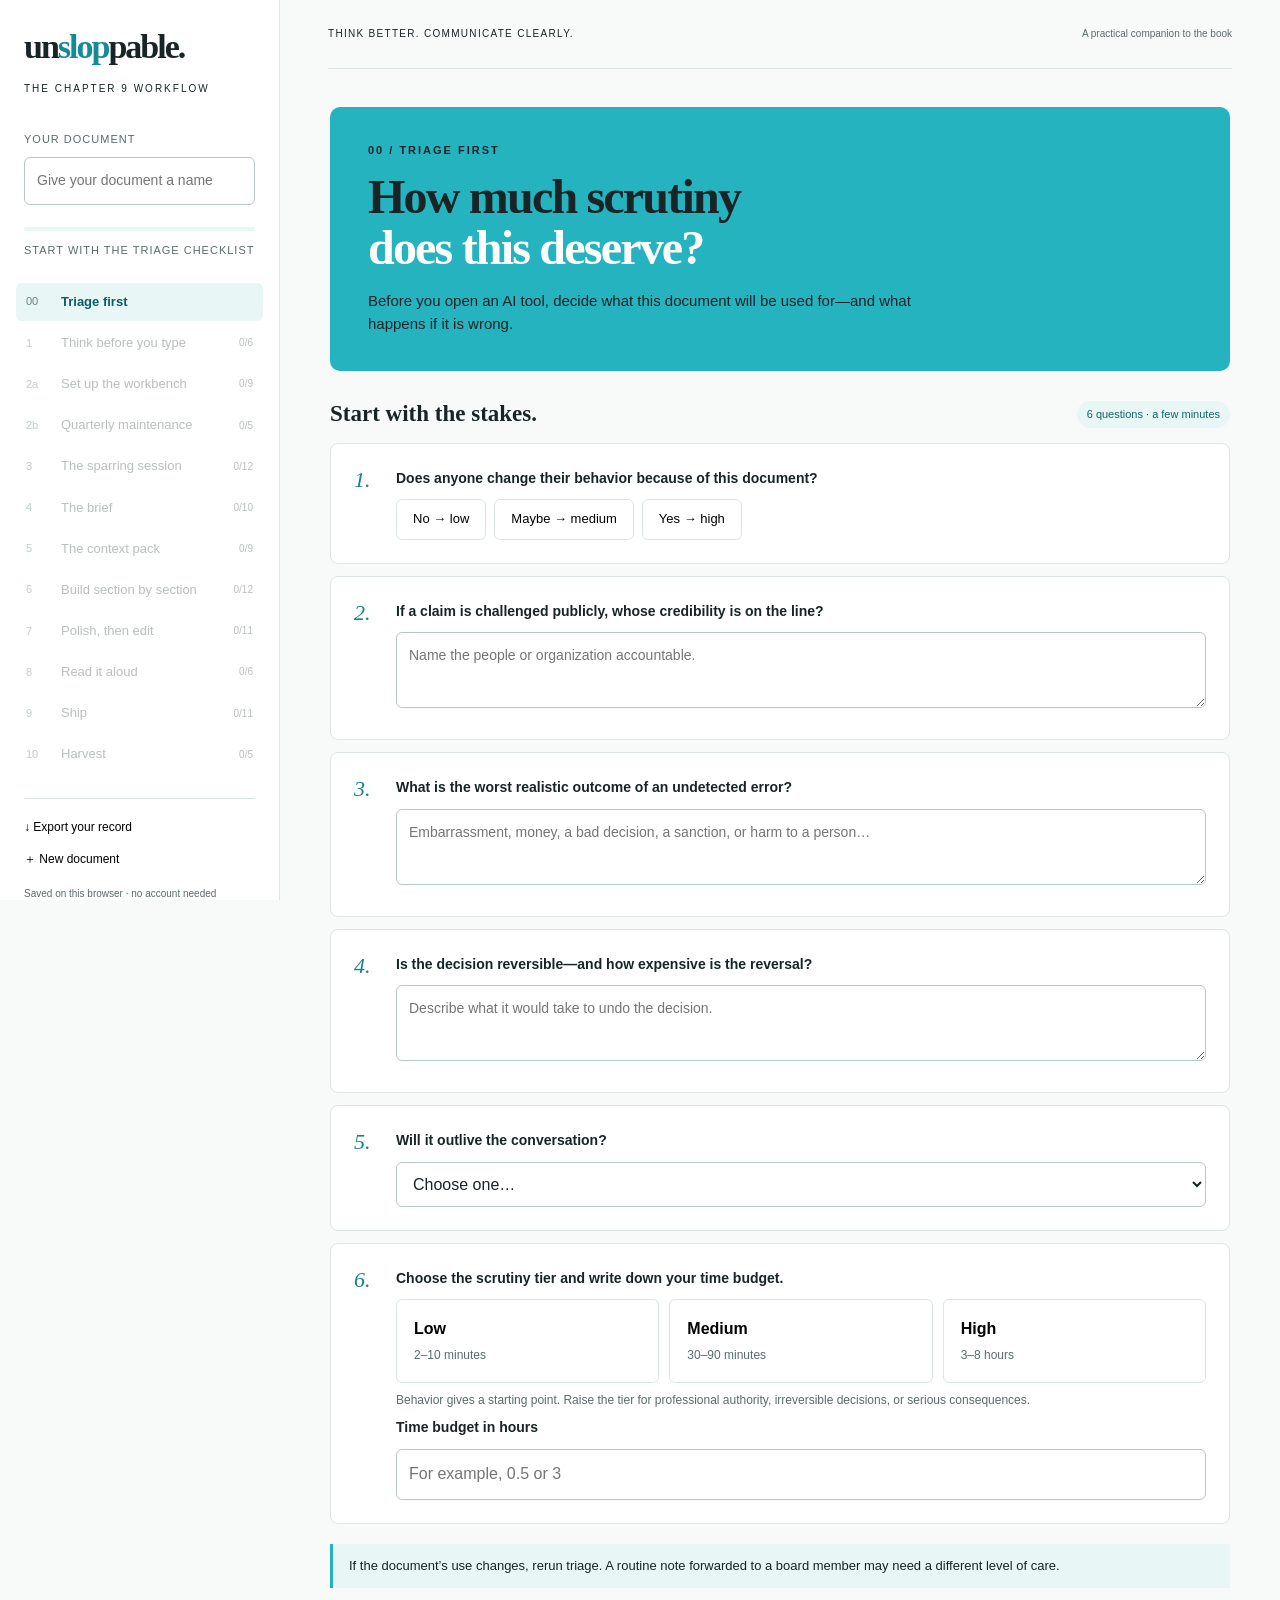
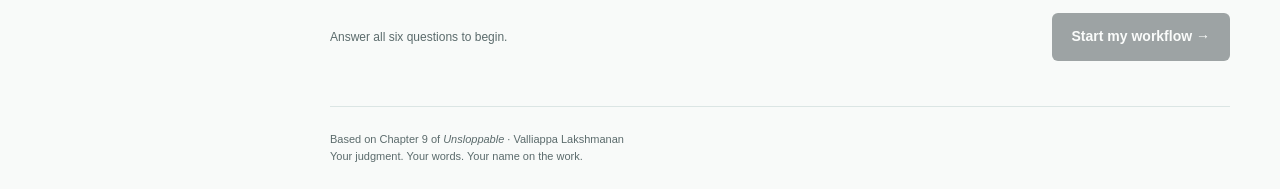
==== docs/workflow/index.html @ 29ad2801 "Add Chapter 9 workflow checklist app to GitHub Pages" ====
<!doctype html><html lang="en"><head><meta charset="utf-8"><meta name="viewport" content="width=device-width,initial-scale=1"><meta name="theme-color" content="#25b3bf"><link rel="canonical" href="https://unsloppable-book.com/workflow/"><meta name="description" content="The Unsloppable Chapter 9 checklist app: triage, review, verify, and sign off on your AI-assisted work."><link rel="icon" href="../assets/favicon.svg" type="image/svg+xml"><title>Unsloppable — The Workflow</title><link rel="stylesheet" href="style.css"></head><body><aside><a class="brand" href="../">un<span>slop</span>pable<span class="dot">.</span></a><p class="edition">THE CHAPTER 9 WORKFLOW</p><label class="small" for="project">YOUR DOCUMENT</label><input id="project" placeholder="Give your document a name"><div class="meter"><i id="meter"></i></div><p id="progress" class="small"></p><nav id="nav" aria-label="Workflow checklists"></nav><div class="side-bottom"><button id="export">↓ Export your record</button><button id="fresh">＋ New document</button><p id="save-status">Saved on this browser · no account needed</p></div></aside><main><header><span>THINK BETTER. COMMUNICATE CLEARLY.</span><span class="chapter">A practical companion to the book</span></header><div id="view"></div><footer>Based on Chapter 9 of <em>Unsloppable</em> · Valliappa Lakshmanan<br>Your judgment. Your words. Your name on the work.</footer></main><script src="data.js"></script><script src="app.js"></script></body></html>
---- docs/workflow/style.css ----
:root{--aqua:#25b3bf;--ink:#182426;--muted:#5b6b6c;--pale:#e8f6f5;--line:#dbe5e4}*{box-sizing:border-box}body{margin:0;color:var(--ink);background:#f8faf9;font:16px/1.55 -apple-system,BlinkMacSystemFont,"Segoe UI",sans-serif}button,input,select,textarea{font:inherit}button,a,input,textarea,select{outline-offset:4px}button{cursor:pointer}aside{position:fixed;width:280px;height:100vh;background:white;border-right:1px solid var(--line);padding:30px 24px;overflow:auto}.brand{font:900 34px/1 Georgia,serif;letter-spacing:-2px;color:var(--ink);text-decoration:none}.brand span{color:#168b95}.brand .dot{color:var(--ink)}.edition{font-size:10px;letter-spacing:2px;margin:15px 0 30px}.small{font-size:11px;letter-spacing:1px;color:var(--muted)}input,textarea,select{width:100%;padding:12px;border:1px solid #b6c8c7;background:white;border-radius:6px;color:var(--ink)}#project{margin-top:6px;font-size:14px}.meter{height:4px;background:var(--pale);margin-top:22px;border-radius:4px;overflow:hidden}.meter i{display:block;background:#158c96;height:100%;transition:width .2s}nav{display:grid;gap:3px;margin:24px -8px}nav button{border:0;background:transparent;text-align:left;border-radius:6px;padding:9px 10px;font-size:13px;color:#536061;display:flex;gap:12px;align-items:center}nav button b{font-size:11px;font-weight:500;min-width:23px;color:#638181}nav button.active{background:var(--pale);color:#075e65;font-weight:650}nav button:hover{background:#f0f6f5}nav button .count{margin-left:auto;font-size:10px}.side-bottom{border-top:1px solid var(--line);padding-top:12px}.side-bottom button{background:none;border:0;display:block;padding:7px 0;font-size:12px}.side-bottom p{font-size:10px;color:var(--muted)}main{margin-left:280px;padding:0 48px;max-width:1500px}header{display:flex;justify-content:space-between;border-bottom:1px solid var(--line);padding:26px 0;font-size:10px;letter-spacing:1.3px}.chapter{color:var(--muted);letter-spacing:0}#view{max-width:900px;margin:38px auto 0}.hero{background:var(--aqua);border-radius:10px;padding:35px 38px;position:relative;overflow:hidden}.eyebrow{font-size:11px;font-weight:700;letter-spacing:2px;margin:0 0 12px}.hero h1{font:700 48px/1.08 Georgia,serif;letter-spacing:-1.8px;margin:0 0 15px;max-width:650px}.hero p:last-child{max-width:590px;margin:0;font-size:15px}.hero .white{color:white}.intro{display:flex;justify-content:space-between;align-items:center;margin:30px 0 15px}.intro h2{font:700 23px Georgia,serif;margin:0}.badge{font-size:11px;padding:5px 10px;border-radius:30px;background:var(--pale);color:#12646b}.card{background:white;border:1px solid var(--line);border-radius:8px;padding:23px;margin-bottom:12px}.question{display:grid;grid-template-columns:30px 1fr;gap:12px}.number{font:italic 22px Georgia,serif;color:#16828b}.question label,.question .label{display:block;font-weight:600;font-size:14px;margin:1px 0 10px}.hint{font-size:12px;color:var(--muted);margin:8px 0}.choices{display:flex;gap:8px;flex-wrap:wrap}.choices button{background:white;border:1px solid var(--line);border-radius:6px;padding:9px 16px;font-size:13px}.choices button.selected{background:var(--ink);border-color:var(--ink);color:white}textarea{resize:vertical;min-height:76px;font-size:14px}.tiers{display:grid;grid-template-columns:repeat(3,1fr);gap:10px}.tier{background:white;border:1px solid var(--line);padding:17px;text-align:left;border-radius:6px}.tier strong,.tier span{display:block}.tier span{font-size:12px;color:var(--muted);margin-top:4px}.tier.selected{border:2px solid #14828b;background:var(--pale);padding:16px}.callout{border-left:3px solid var(--aqua);padding:12px 16px;background:var(--pale);font-size:13px;margin:20px 0}.actions{display:flex;justify-content:space-between;align-items:center;gap:12px;margin:25px 0}.primary,.secondary{border:0;border-radius:6px;padding:13px 20px;background:var(--ink);color:white;font-size:14px;font-weight:600}.secondary{background:white;border:1px solid var(--line);color:var(--ink)}button:disabled{opacity:.4;cursor:not-allowed}.check{display:flex;align-items:flex-start;gap:14px;padding:18px 0;border-bottom:1px solid var(--line);cursor:pointer}.check:last-child{border:0}.check input{width:20px;height:20px;flex-shrink:0;accent-color:#138893;margin:3px 0}.check span{font-size:15px}.check.done span{color:var(--muted)}.notes{margin-top:24px}.notes label{font-size:12px;font-weight:600;display:block;margin-bottom:8px}footer{max-width:900px;margin:45px auto 0;padding:24px 0;border-top:1px solid var(--line);font-size:11px;color:var(--muted)}.section-tools{display:flex;gap:8px;margin-top:20px}.section-tools select{flex:1}.section-tools button{white-space:nowrap}.sign label{display:block;margin:20px 0 7px;font-weight:600;font-size:14px}.success{color:#12646b;font-weight:600}@media(min-width:1500px){main{margin-right:auto}}@media(max-width:1000px){main{padding:0 25px}.chapter{display:none}.hero h1{font-size:40px}aside{width:245px;padding:25px 18px}main{margin-left:245px}}@media(max-width:700px){aside{position:relative;width:100%;height:auto;padding:22px}main{margin:0;padding:0 18px}.edition{margin:8px 0 15px}nav{display:flex;overflow:auto;margin:14px -5px;gap:4px}nav button{flex-shrink:0}nav button .count{display:none}.side-bottom{display:flex;align-items:center;gap:20px}.side-bottom p{margin-left:auto;max-width:110px}.meter{margin-top:12px}#progress{margin:5px 0}header{padding:20px 0}#view{margin-top:20px}.hero{padding:27px 24px}.hero h1{font-size:36px}.card{padding:18px}.tiers{grid-template-columns:1fr}.tier strong,.tier span{display:inline;margin-right:10px}.question{grid-template-columns:24px 1fr}.actions{flex-wrap:wrap}}@media print{aside,header,.actions,.section-tools,footer{display:none}main{margin:0;padding:0}.hero{background:white}.hero .white{color:black}}
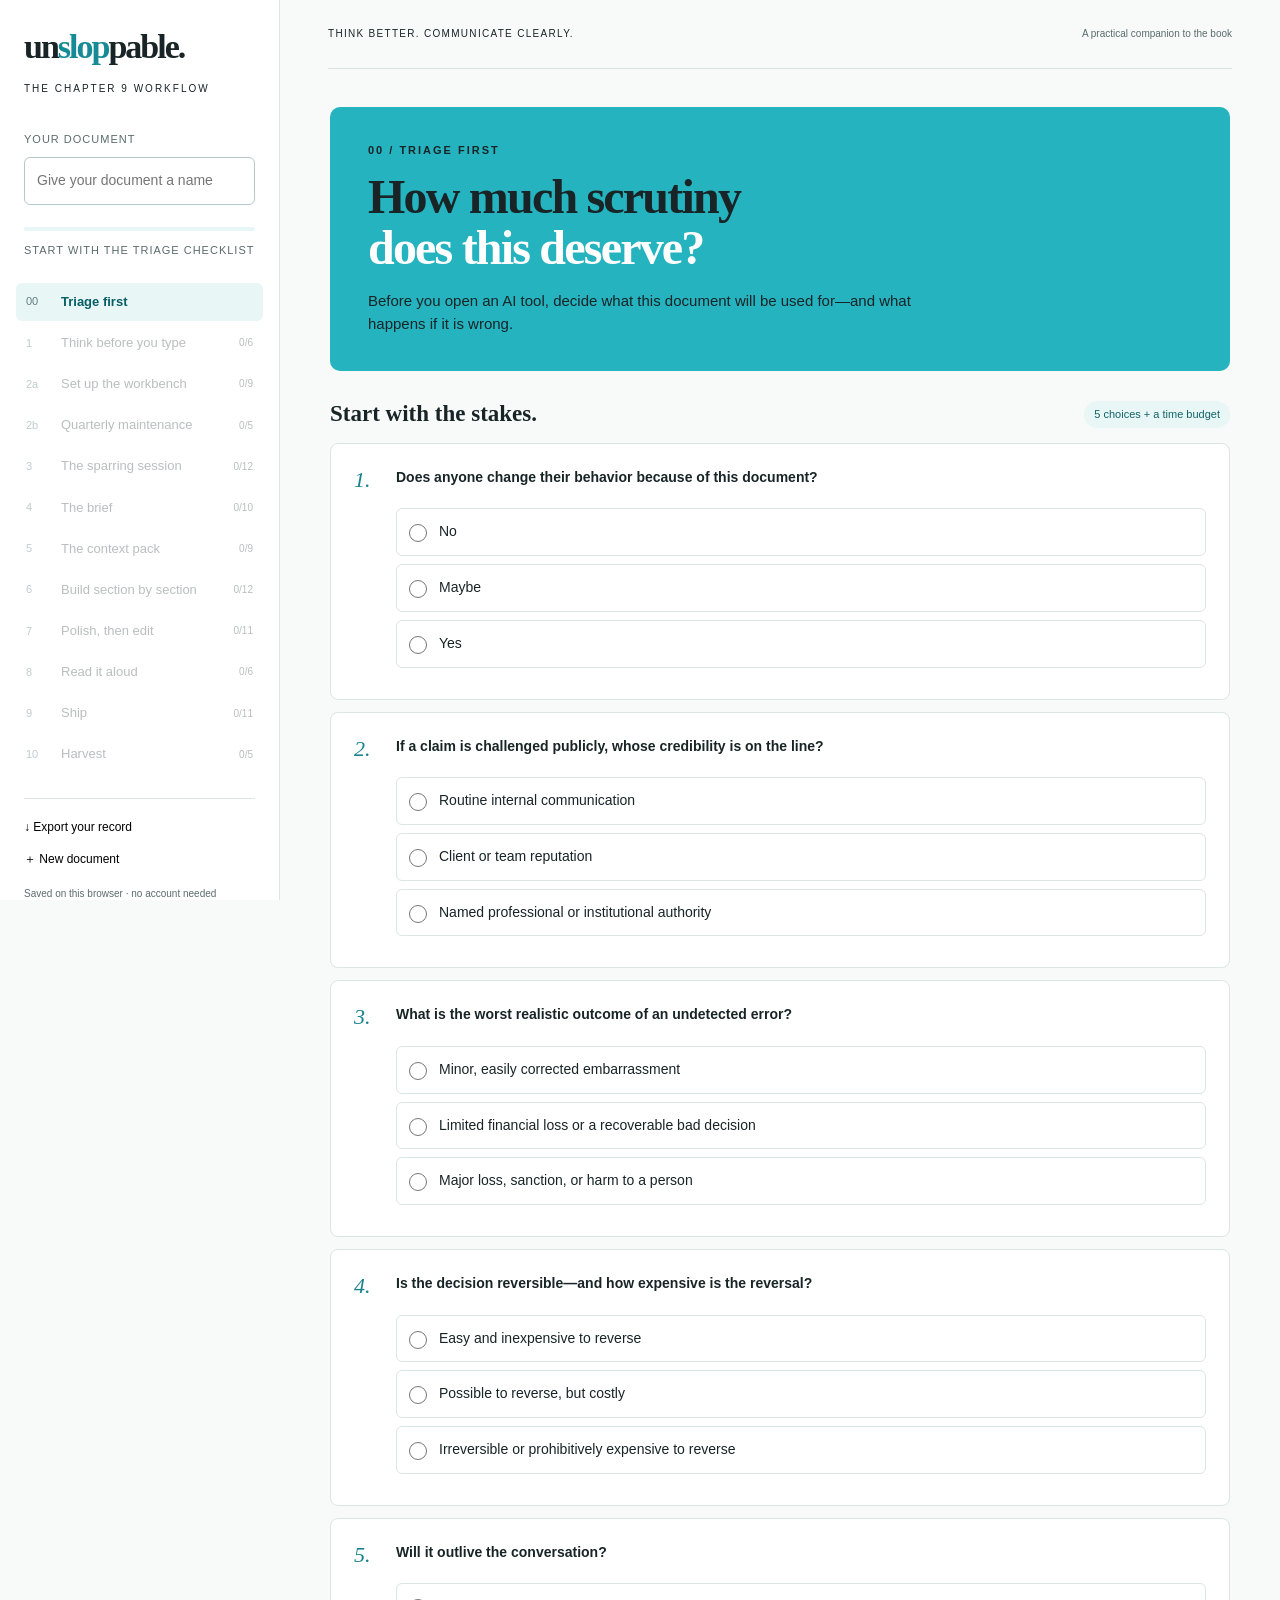
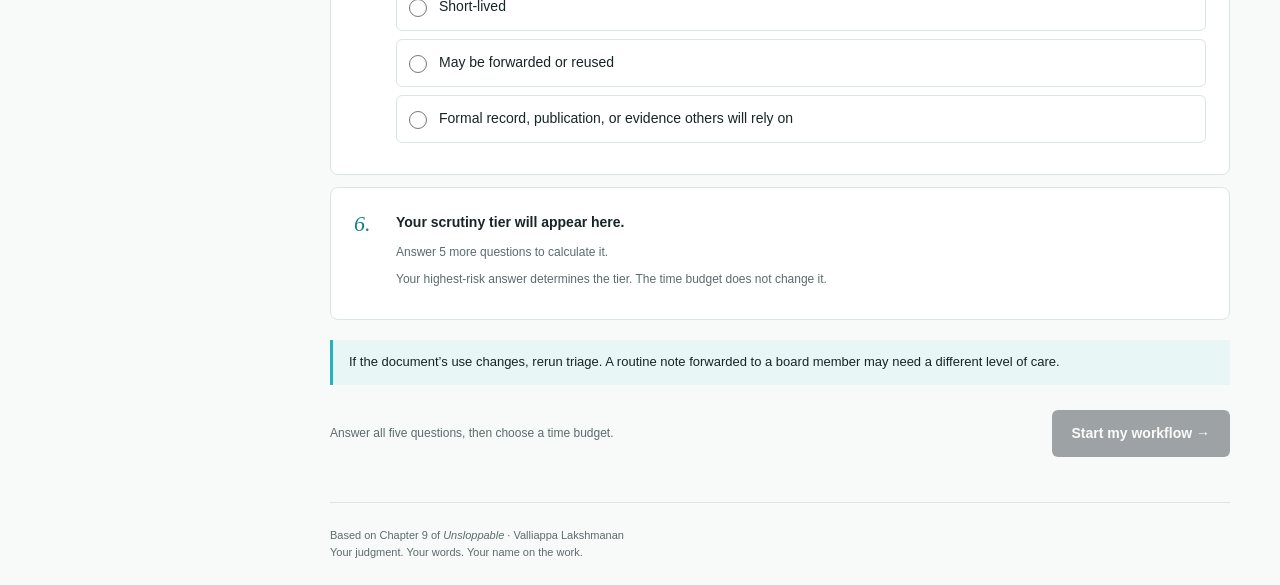
==== commit b5eba968: "Calculate scrutiny tier from multiple-choice triage" ====
--- a/docs/workflow/index.html
+++ b/docs/workflow/index.html
@@ -1 +1 @@
-<!doctype html><html lang="en"><head><meta charset="utf-8"><meta name="viewport" content="width=device-width,initial-scale=1"><meta name="theme-color" content="#25b3bf"><link rel="canonical" href="https://unsloppable-book.com/workflow/"><meta name="description" content="The Unsloppable Chapter 9 checklist app: triage, review, verify, and sign off on your AI-assisted work."><link rel="icon" href="../assets/favicon.svg" type="image/svg+xml"><title>Unsloppable — The Workflow</title><link rel="stylesheet" href="style.css"></head><body><aside><a class="brand" href="../">un<span>slop</span>pable<span class="dot">.</span></a><p class="edition">THE CHAPTER 9 WORKFLOW</p><label class="small" for="project">YOUR DOCUMENT</label><input id="project" placeholder="Give your document a name"><div class="meter"><i id="meter"></i></div><p id="progress" class="small"></p><nav id="nav" aria-label="Workflow checklists"></nav><div class="side-bottom"><button id="export">↓ Export your record</button><button id="fresh">＋ New document</button><p id="save-status">Saved on this browser · no account needed</p></div></aside><main><header><span>THINK BETTER. COMMUNICATE CLEARLY.</span><span class="chapter">A practical companion to the book</span></header><div id="view"></div><footer>Based on Chapter 9 of <em>Unsloppable</em> · Valliappa Lakshmanan<br>Your judgment. Your words. Your name on the work.</footer></main><script src="data.js"></script><script src="app.js"></script></body></html>
+<!doctype html><html lang="en"><head><meta charset="utf-8"><meta name="viewport" content="width=device-width,initial-scale=1"><meta name="theme-color" content="#25b3bf"><link rel="canonical" href="https://unsloppable-book.com/workflow/"><meta name="description" content="The Unsloppable Chapter 9 checklist app: triage, review, verify, and sign off on your AI-assisted work."><link rel="icon" href="../assets/favicon.svg" type="image/svg+xml"><title>Unsloppable — The Workflow</title><link rel="stylesheet" href="style.css"></head><body><aside><a class="brand" href="../">un<span>slop</span>pable<span class="dot">.</span></a><p class="edition">THE CHAPTER 9 WORKFLOW</p><label class="small" for="project">YOUR DOCUMENT</label><input id="project" placeholder="Give your document a name"><div class="meter"><i id="meter"></i></div><p id="progress" class="small"></p><nav id="nav" aria-label="Workflow checklists"></nav><div class="side-bottom"><button id="export">↓ Export your record</button><button id="fresh">＋ New document</button><p id="save-status">Saved on this browser · no account needed</p></div></aside><main><header><span>THINK BETTER. COMMUNICATE CLEARLY.</span><span class="chapter">A practical companion to the book</span></header><div id="view"></div><footer>Based on Chapter 9 of <em>Unsloppable</em> · Valliappa Lakshmanan<br>Your judgment. Your words. Your name on the work.</footer></main><script src="data.js"></script><script src="triage.js"></script><script src="app.js"></script></body></html>
--- a/docs/workflow/style.css
+++ b/docs/workflow/style.css
@@ -1 +1,2 @@
 :root{--aqua:#25b3bf;--ink:#182426;--muted:#5b6b6c;--pale:#e8f6f5;--line:#dbe5e4}*{box-sizing:border-box}body{margin:0;color:var(--ink);background:#f8faf9;font:16px/1.55 -apple-system,BlinkMacSystemFont,"Segoe UI",sans-serif}button,input,select,textarea{font:inherit}button,a,input,textarea,select{outline-offset:4px}button{cursor:pointer}aside{position:fixed;width:280px;height:100vh;background:white;border-right:1px solid var(--line);padding:30px 24px;overflow:auto}.brand{font:900 34px/1 Georgia,serif;letter-spacing:-2px;color:var(--ink);text-decoration:none}.brand span{color:#168b95}.brand .dot{color:var(--ink)}.edition{font-size:10px;letter-spacing:2px;margin:15px 0 30px}.small{font-size:11px;letter-spacing:1px;color:var(--muted)}input,textarea,select{width:100%;padding:12px;border:1px solid #b6c8c7;background:white;border-radius:6px;color:var(--ink)}#project{margin-top:6px;font-size:14px}.meter{height:4px;background:var(--pale);margin-top:22px;border-radius:4px;overflow:hidden}.meter i{display:block;background:#158c96;height:100%;transition:width .2s}nav{display:grid;gap:3px;margin:24px -8px}nav button{border:0;background:transparent;text-align:left;border-radius:6px;padding:9px 10px;font-size:13px;color:#536061;display:flex;gap:12px;align-items:center}nav button b{font-size:11px;font-weight:500;min-width:23px;color:#638181}nav button.active{background:var(--pale);color:#075e65;font-weight:650}nav button:hover{background:#f0f6f5}nav button .count{margin-left:auto;font-size:10px}.side-bottom{border-top:1px solid var(--line);padding-top:12px}.side-bottom button{background:none;border:0;display:block;padding:7px 0;font-size:12px}.side-bottom p{font-size:10px;color:var(--muted)}main{margin-left:280px;padding:0 48px;max-width:1500px}header{display:flex;justify-content:space-between;border-bottom:1px solid var(--line);padding:26px 0;font-size:10px;letter-spacing:1.3px}.chapter{color:var(--muted);letter-spacing:0}#view{max-width:900px;margin:38px auto 0}.hero{background:var(--aqua);border-radius:10px;padding:35px 38px;position:relative;overflow:hidden}.eyebrow{font-size:11px;font-weight:700;letter-spacing:2px;margin:0 0 12px}.hero h1{font:700 48px/1.08 Georgia,serif;letter-spacing:-1.8px;margin:0 0 15px;max-width:650px}.hero p:last-child{max-width:590px;margin:0;font-size:15px}.hero .white{color:white}.intro{display:flex;justify-content:space-between;align-items:center;margin:30px 0 15px}.intro h2{font:700 23px Georgia,serif;margin:0}.badge{font-size:11px;padding:5px 10px;border-radius:30px;background:var(--pale);color:#12646b}.card{background:white;border:1px solid var(--line);border-radius:8px;padding:23px;margin-bottom:12px}.question{display:grid;grid-template-columns:30px 1fr;gap:12px}.number{font:italic 22px Georgia,serif;color:#16828b}.question label,.question .label{display:block;font-weight:600;font-size:14px;margin:1px 0 10px}.hint{font-size:12px;color:var(--muted);margin:8px 0}.choices{display:flex;gap:8px;flex-wrap:wrap}.choices button{background:white;border:1px solid var(--line);border-radius:6px;padding:9px 16px;font-size:13px}.choices button.selected{background:var(--ink);border-color:var(--ink);color:white}textarea{resize:vertical;min-height:76px;font-size:14px}.tiers{display:grid;grid-template-columns:repeat(3,1fr);gap:10px}.tier{background:white;border:1px solid var(--line);padding:17px;text-align:left;border-radius:6px}.tier strong,.tier span{display:block}.tier span{font-size:12px;color:var(--muted);margin-top:4px}.tier.selected{border:2px solid #14828b;background:var(--pale);padding:16px}.callout{border-left:3px solid var(--aqua);padding:12px 16px;background:var(--pale);font-size:13px;margin:20px 0}.actions{display:flex;justify-content:space-between;align-items:center;gap:12px;margin:25px 0}.primary,.secondary{border:0;border-radius:6px;padding:13px 20px;background:var(--ink);color:white;font-size:14px;font-weight:600}.secondary{background:white;border:1px solid var(--line);color:var(--ink)}button:disabled{opacity:.4;cursor:not-allowed}.check{display:flex;align-items:flex-start;gap:14px;padding:18px 0;border-bottom:1px solid var(--line);cursor:pointer}.check:last-child{border:0}.check input{width:20px;height:20px;flex-shrink:0;accent-color:#138893;margin:3px 0}.check span{font-size:15px}.check.done span{color:var(--muted)}.notes{margin-top:24px}.notes label{font-size:12px;font-weight:600;display:block;margin-bottom:8px}footer{max-width:900px;margin:45px auto 0;padding:24px 0;border-top:1px solid var(--line);font-size:11px;color:var(--muted)}.section-tools{display:flex;gap:8px;margin-top:20px}.section-tools select{flex:1}.section-tools button{white-space:nowrap}.sign label{display:block;margin:20px 0 7px;font-weight:600;font-size:14px}.success{color:#12646b;font-weight:600}@media(min-width:1500px){main{margin-right:auto}}@media(max-width:1000px){main{padding:0 25px}.chapter{display:none}.hero h1{font-size:40px}aside{width:245px;padding:25px 18px}main{margin-left:245px}}@media(max-width:700px){aside{position:relative;width:100%;height:auto;padding:22px}main{margin:0;padding:0 18px}.edition{margin:8px 0 15px}nav{display:flex;overflow:auto;margin:14px -5px;gap:4px}nav button{flex-shrink:0}nav button .count{display:none}.side-bottom{display:flex;align-items:center;gap:20px}.side-bottom p{margin-left:auto;max-width:110px}.meter{margin-top:12px}#progress{margin:5px 0}header{padding:20px 0}#view{margin-top:20px}.hero{padding:27px 24px}.hero h1{font-size:36px}.card{padding:18px}.tiers{grid-template-columns:1fr}.tier strong,.tier span{display:inline;margin-right:10px}.question{grid-template-columns:24px 1fr}.actions{flex-wrap:wrap}}@media print{aside,header,.actions,.section-tools,footer{display:none}main{margin:0;padding:0}.hero{background:white}.hero .white{color:black}}
+.triage-options,.budget-options{border:0;padding:0;margin:0;min-width:0}.triage-options legend,.budget-options legend{font-size:14px;font-weight:600;padding:0;margin-bottom:12px}.question .radio-choice{display:flex;align-items:flex-start;gap:12px;border:1px solid var(--line);border-radius:6px;padding:12px;margin:8px 0;cursor:pointer;font-weight:400}.radio-choice:has(input:checked){background:var(--pale);border-color:#14828b}.radio-choice input{width:18px;height:18px;flex-shrink:0;margin:3px 0 0;accent-color:#138893}.radio-choice span{font-size:14px}.tier-heading{font:700 27px Georgia,serif;margin:0 0 10px}.budget-options{margin-top:20px}
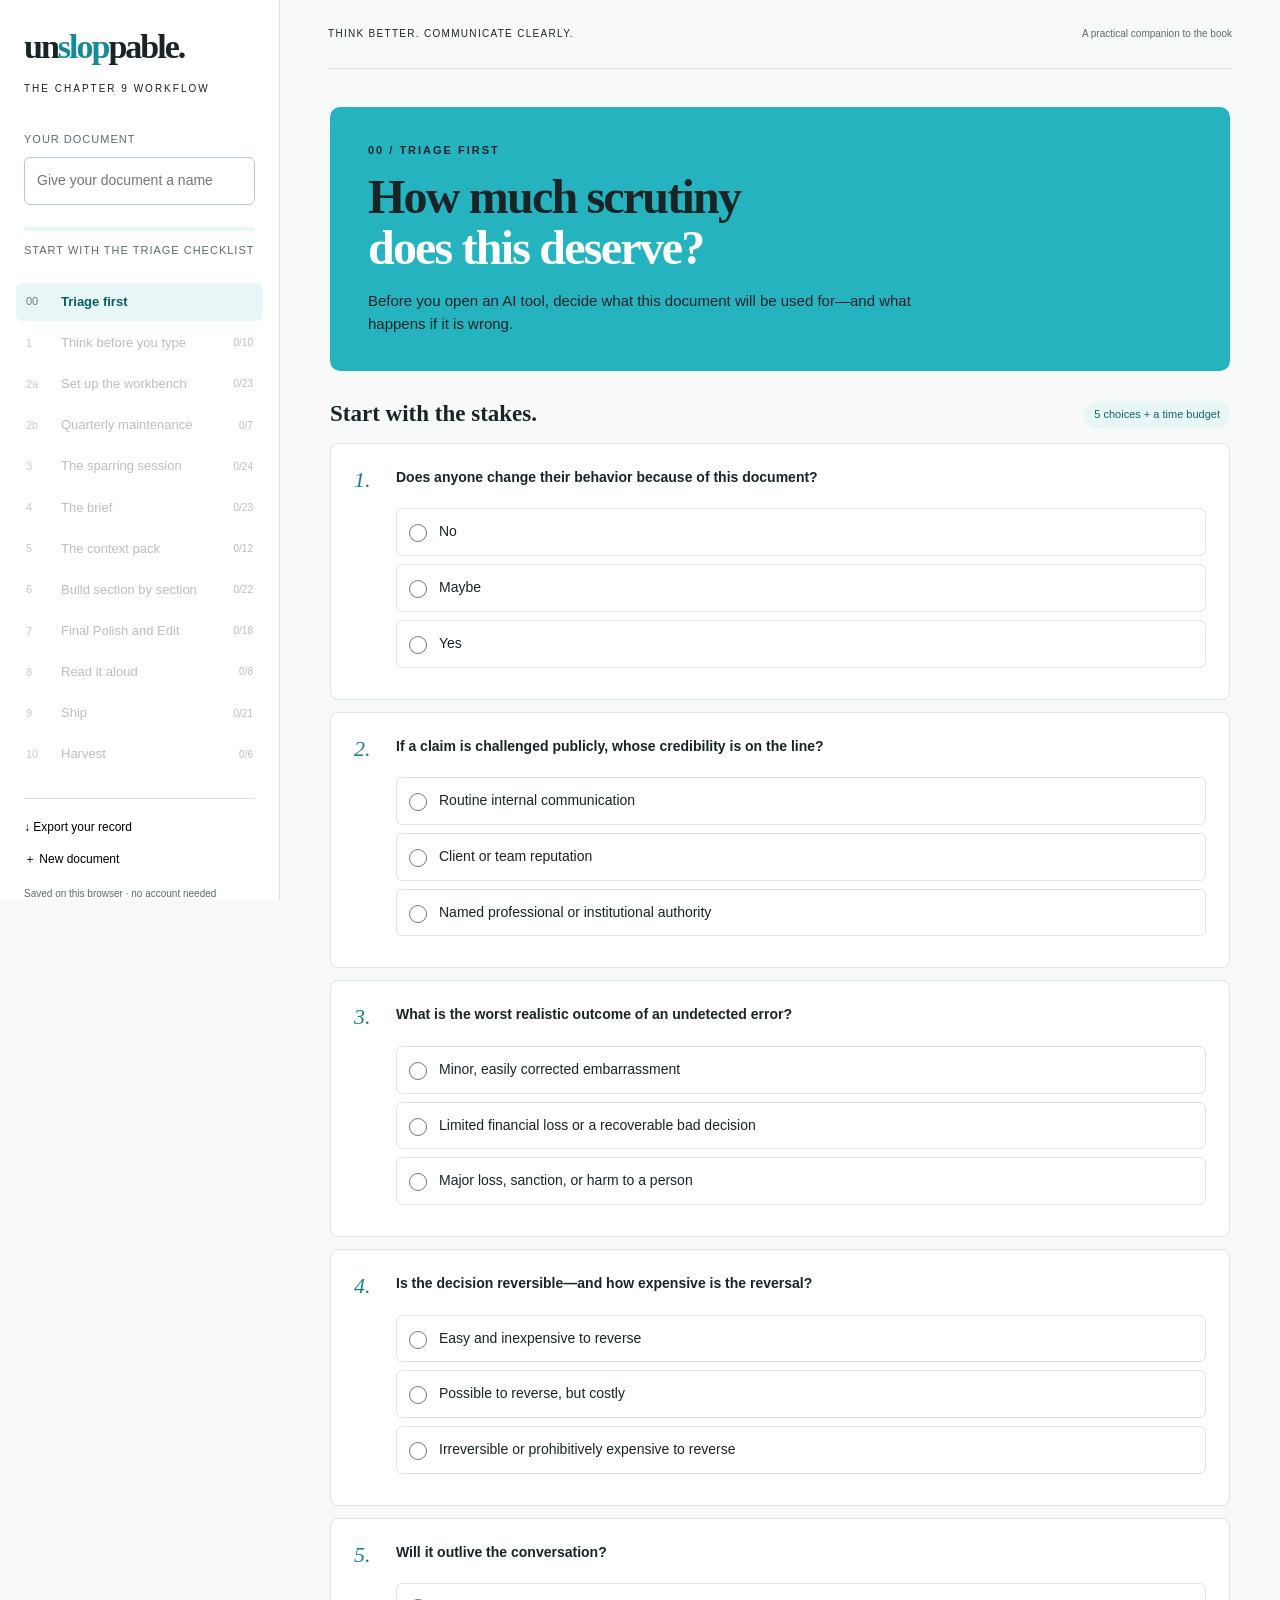
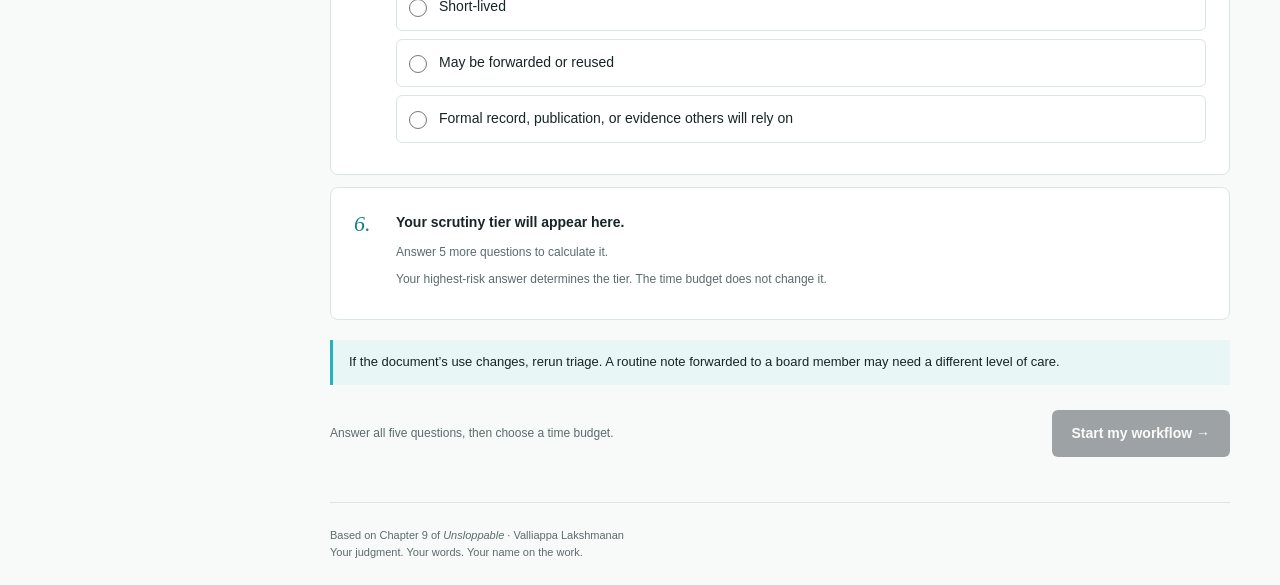
==== commit 1b32c3dd: "Refine checklist groups, writing spaces, and revision loop" ====
--- a/docs/workflow/index.html
+++ b/docs/workflow/index.html
@@ -1 +1 @@
-<!doctype html><html lang="en"><head><meta charset="utf-8"><meta name="viewport" content="width=device-width,initial-scale=1"><meta name="theme-color" content="#25b3bf"><link rel="canonical" href="https://unsloppable-book.com/workflow/"><meta name="description" content="The Unsloppable Chapter 9 checklist app: triage, review, verify, and sign off on your AI-assisted work."><link rel="icon" href="../assets/favicon.svg" type="image/svg+xml"><title>Unsloppable — The Workflow</title><link rel="stylesheet" href="style.css"></head><body><aside><a class="brand" href="../">un<span>slop</span>pable<span class="dot">.</span></a><p class="edition">THE CHAPTER 9 WORKFLOW</p><label class="small" for="project">YOUR DOCUMENT</label><input id="project" placeholder="Give your document a name"><div class="meter"><i id="meter"></i></div><p id="progress" class="small"></p><nav id="nav" aria-label="Workflow checklists"></nav><div class="side-bottom"><button id="export">↓ Export your record</button><button id="fresh">＋ New document</button><p id="save-status">Saved on this browser · no account needed</p></div></aside><main><header><span>THINK BETTER. COMMUNICATE CLEARLY.</span><span class="chapter">A practical companion to the book</span></header><div id="view"></div><footer>Based on Chapter 9 of <em>Unsloppable</em> · Valliappa Lakshmanan<br>Your judgment. Your words. Your name on the work.</footer></main><script src="data.js"></script><script src="triage.js"></script><script src="app.js"></script></body></html>
+<!doctype html><html lang="en"><head><meta charset="utf-8"><meta name="viewport" content="width=device-width,initial-scale=1"><meta name="theme-color" content="#25b3bf"><link rel="canonical" href="https://unsloppable-book.com/workflow/"><meta name="description" content="The Unsloppable Chapter 9 checklist app: triage, review, verify, and sign off on your AI-assisted work."><link rel="icon" href="../assets/favicon.svg" type="image/svg+xml"><title>Unsloppable — The Workflow</title><link rel="stylesheet" href="style.css?v=5-release1"></head><body><aside><a class="brand" href="../">un<span>slop</span>pable<span class="dot">.</span></a><p class="edition">THE CHAPTER 9 WORKFLOW</p><label class="small" for="project">YOUR DOCUMENT</label><input id="project" placeholder="Give your document a name"><div class="meter"><i id="meter"></i></div><p id="progress" class="small"></p><nav id="nav" aria-label="Workflow checklists"></nav><div class="side-bottom"><button id="export">↓ Export your record</button><button id="fresh">＋ New document</button><p id="save-status">Saved on this browser · no account needed</p></div></aside><main><header><span>THINK BETTER. COMMUNICATE CLEARLY.</span><span class="chapter">A practical companion to the book</span></header><div id="view"></div><footer>Based on Chapter 9 of <em>Unsloppable</em> · Valliappa Lakshmanan<br>Your judgment. Your words. Your name on the work.</footer></main><script src="data.js?v=5-release1"></script><script src="triage.js?v=5-release1"></script><script src="checklist-state.js?v=5-release1"></script><script src="app.js?v=5-release1"></script></body></html>
--- a/docs/workflow/style.css
+++ b/docs/workflow/style.css
@@ -1,2 +1,6 @@
 :root{--aqua:#25b3bf;--ink:#182426;--muted:#5b6b6c;--pale:#e8f6f5;--line:#dbe5e4}*{box-sizing:border-box}body{margin:0;color:var(--ink);background:#f8faf9;font:16px/1.55 -apple-system,BlinkMacSystemFont,"Segoe UI",sans-serif}button,input,select,textarea{font:inherit}button,a,input,textarea,select{outline-offset:4px}button{cursor:pointer}aside{position:fixed;width:280px;height:100vh;background:white;border-right:1px solid var(--line);padding:30px 24px;overflow:auto}.brand{font:900 34px/1 Georgia,serif;letter-spacing:-2px;color:var(--ink);text-decoration:none}.brand span{color:#168b95}.brand .dot{color:var(--ink)}.edition{font-size:10px;letter-spacing:2px;margin:15px 0 30px}.small{font-size:11px;letter-spacing:1px;color:var(--muted)}input,textarea,select{width:100%;padding:12px;border:1px solid #b6c8c7;background:white;border-radius:6px;color:var(--ink)}#project{margin-top:6px;font-size:14px}.meter{height:4px;background:var(--pale);margin-top:22px;border-radius:4px;overflow:hidden}.meter i{display:block;background:#158c96;height:100%;transition:width .2s}nav{display:grid;gap:3px;margin:24px -8px}nav button{border:0;background:transparent;text-align:left;border-radius:6px;padding:9px 10px;font-size:13px;color:#536061;display:flex;gap:12px;align-items:center}nav button b{font-size:11px;font-weight:500;min-width:23px;color:#638181}nav button.active{background:var(--pale);color:#075e65;font-weight:650}nav button:hover{background:#f0f6f5}nav button .count{margin-left:auto;font-size:10px}.side-bottom{border-top:1px solid var(--line);padding-top:12px}.side-bottom button{background:none;border:0;display:block;padding:7px 0;font-size:12px}.side-bottom p{font-size:10px;color:var(--muted)}main{margin-left:280px;padding:0 48px;max-width:1500px}header{display:flex;justify-content:space-between;border-bottom:1px solid var(--line);padding:26px 0;font-size:10px;letter-spacing:1.3px}.chapter{color:var(--muted);letter-spacing:0}#view{max-width:900px;margin:38px auto 0}.hero{background:var(--aqua);border-radius:10px;padding:35px 38px;position:relative;overflow:hidden}.eyebrow{font-size:11px;font-weight:700;letter-spacing:2px;margin:0 0 12px}.hero h1{font:700 48px/1.08 Georgia,serif;letter-spacing:-1.8px;margin:0 0 15px;max-width:650px}.hero p:last-child{max-width:590px;margin:0;font-size:15px}.hero .white{color:white}.intro{display:flex;justify-content:space-between;align-items:center;margin:30px 0 15px}.intro h2{font:700 23px Georgia,serif;margin:0}.badge{font-size:11px;padding:5px 10px;border-radius:30px;background:var(--pale);color:#12646b}.card{background:white;border:1px solid var(--line);border-radius:8px;padding:23px;margin-bottom:12px}.question{display:grid;grid-template-columns:30px 1fr;gap:12px}.number{font:italic 22px Georgia,serif;color:#16828b}.question label,.question .label{display:block;font-weight:600;font-size:14px;margin:1px 0 10px}.hint{font-size:12px;color:var(--muted);margin:8px 0}.choices{display:flex;gap:8px;flex-wrap:wrap}.choices button{background:white;border:1px solid var(--line);border-radius:6px;padding:9px 16px;font-size:13px}.choices button.selected{background:var(--ink);border-color:var(--ink);color:white}textarea{resize:vertical;min-height:76px;font-size:14px}.tiers{display:grid;grid-template-columns:repeat(3,1fr);gap:10px}.tier{background:white;border:1px solid var(--line);padding:17px;text-align:left;border-radius:6px}.tier strong,.tier span{display:block}.tier span{font-size:12px;color:var(--muted);margin-top:4px}.tier.selected{border:2px solid #14828b;background:var(--pale);padding:16px}.callout{border-left:3px solid var(--aqua);padding:12px 16px;background:var(--pale);font-size:13px;margin:20px 0}.actions{display:flex;justify-content:space-between;align-items:center;gap:12px;margin:25px 0}.primary,.secondary{border:0;border-radius:6px;padding:13px 20px;background:var(--ink);color:white;font-size:14px;font-weight:600}.secondary{background:white;border:1px solid var(--line);color:var(--ink)}button:disabled{opacity:.4;cursor:not-allowed}.check{display:flex;align-items:flex-start;gap:14px;padding:18px 0;border-bottom:1px solid var(--line);cursor:pointer}.check:last-child{border:0}.check input{width:20px;height:20px;flex-shrink:0;accent-color:#138893;margin:3px 0}.check span{font-size:15px}.check.done span{color:var(--muted)}.notes{margin-top:24px}.notes label{font-size:12px;font-weight:600;display:block;margin-bottom:8px}footer{max-width:900px;margin:45px auto 0;padding:24px 0;border-top:1px solid var(--line);font-size:11px;color:var(--muted)}.section-tools{display:flex;gap:8px;margin-top:20px}.section-tools select{flex:1}.section-tools button{white-space:nowrap}.sign label{display:block;margin:20px 0 7px;font-weight:600;font-size:14px}.success{color:#12646b;font-weight:600}@media(min-width:1500px){main{margin-right:auto}}@media(max-width:1000px){main{padding:0 25px}.chapter{display:none}.hero h1{font-size:40px}aside{width:245px;padding:25px 18px}main{margin-left:245px}}@media(max-width:700px){aside{position:relative;width:100%;height:auto;padding:22px}main{margin:0;padding:0 18px}.edition{margin:8px 0 15px}nav{display:flex;overflow:auto;margin:14px -5px;gap:4px}nav button{flex-shrink:0}nav button .count{display:none}.side-bottom{display:flex;align-items:center;gap:20px}.side-bottom p{margin-left:auto;max-width:110px}.meter{margin-top:12px}#progress{margin:5px 0}header{padding:20px 0}#view{margin-top:20px}.hero{padding:27px 24px}.hero h1{font-size:36px}.card{padding:18px}.tiers{grid-template-columns:1fr}.tier strong,.tier span{display:inline;margin-right:10px}.question{grid-template-columns:24px 1fr}.actions{flex-wrap:wrap}}@media print{aside,header,.actions,.section-tools,footer{display:none}main{margin:0;padding:0}.hero{background:white}.hero .white{color:black}}
 .triage-options,.budget-options{border:0;padding:0;margin:0;min-width:0}.triage-options legend,.budget-options legend{font-size:14px;font-weight:600;padding:0;margin-bottom:12px}.question .radio-choice{display:flex;align-items:flex-start;gap:12px;border:1px solid var(--line);border-radius:6px;padding:12px;margin:8px 0;cursor:pointer;font-weight:400}.radio-choice:has(input:checked){background:var(--pale);border-color:#14828b}.radio-choice input{width:18px;height:18px;flex-shrink:0;margin:3px 0 0;accent-color:#138893}.radio-choice span{font-size:14px}.tier-heading{font:700 27px Georgia,serif;margin:0 0 10px}.budget-options{margin-top:20px}
+.check-group{border:1px solid var(--line);border-radius:8px;background:#f8fcfb;padding:4px 18px 12px;margin:4px 0 18px;min-width:0}.check-group legend{font-size:16px;font-weight:650;padding:0 8px}.check-group legend .badge{display:inline-block;margin-left:10px;font-weight:400}.check-group .check:last-child{border-bottom:0}
+.loop-actions{display:flex;align-items:center;gap:16px;padding-top:16px;border-top:1px solid var(--line)}.loop-actions button{flex-shrink:0}.loop-actions .hint{margin:0}@media(max-width:700px){.loop-actions{align-items:flex-start;flex-direction:column;gap:8px}}
+.signoff-pair{margin-top:20px}.signoff-pair>label:first-child{margin-top:0}.sign .check{display:flex;align-items:flex-start;font-weight:400;margin:0;padding:12px 0 18px}.signoff-pair+.signoff-pair{border-top:1px solid var(--line);padding-top:20px}
+.writing-space{margin:18px 0 4px}.writing-space>label{display:block;font-size:14px;font-weight:600;margin-bottom:8px}.writing-space textarea{min-height:0;line-height:1.6}
